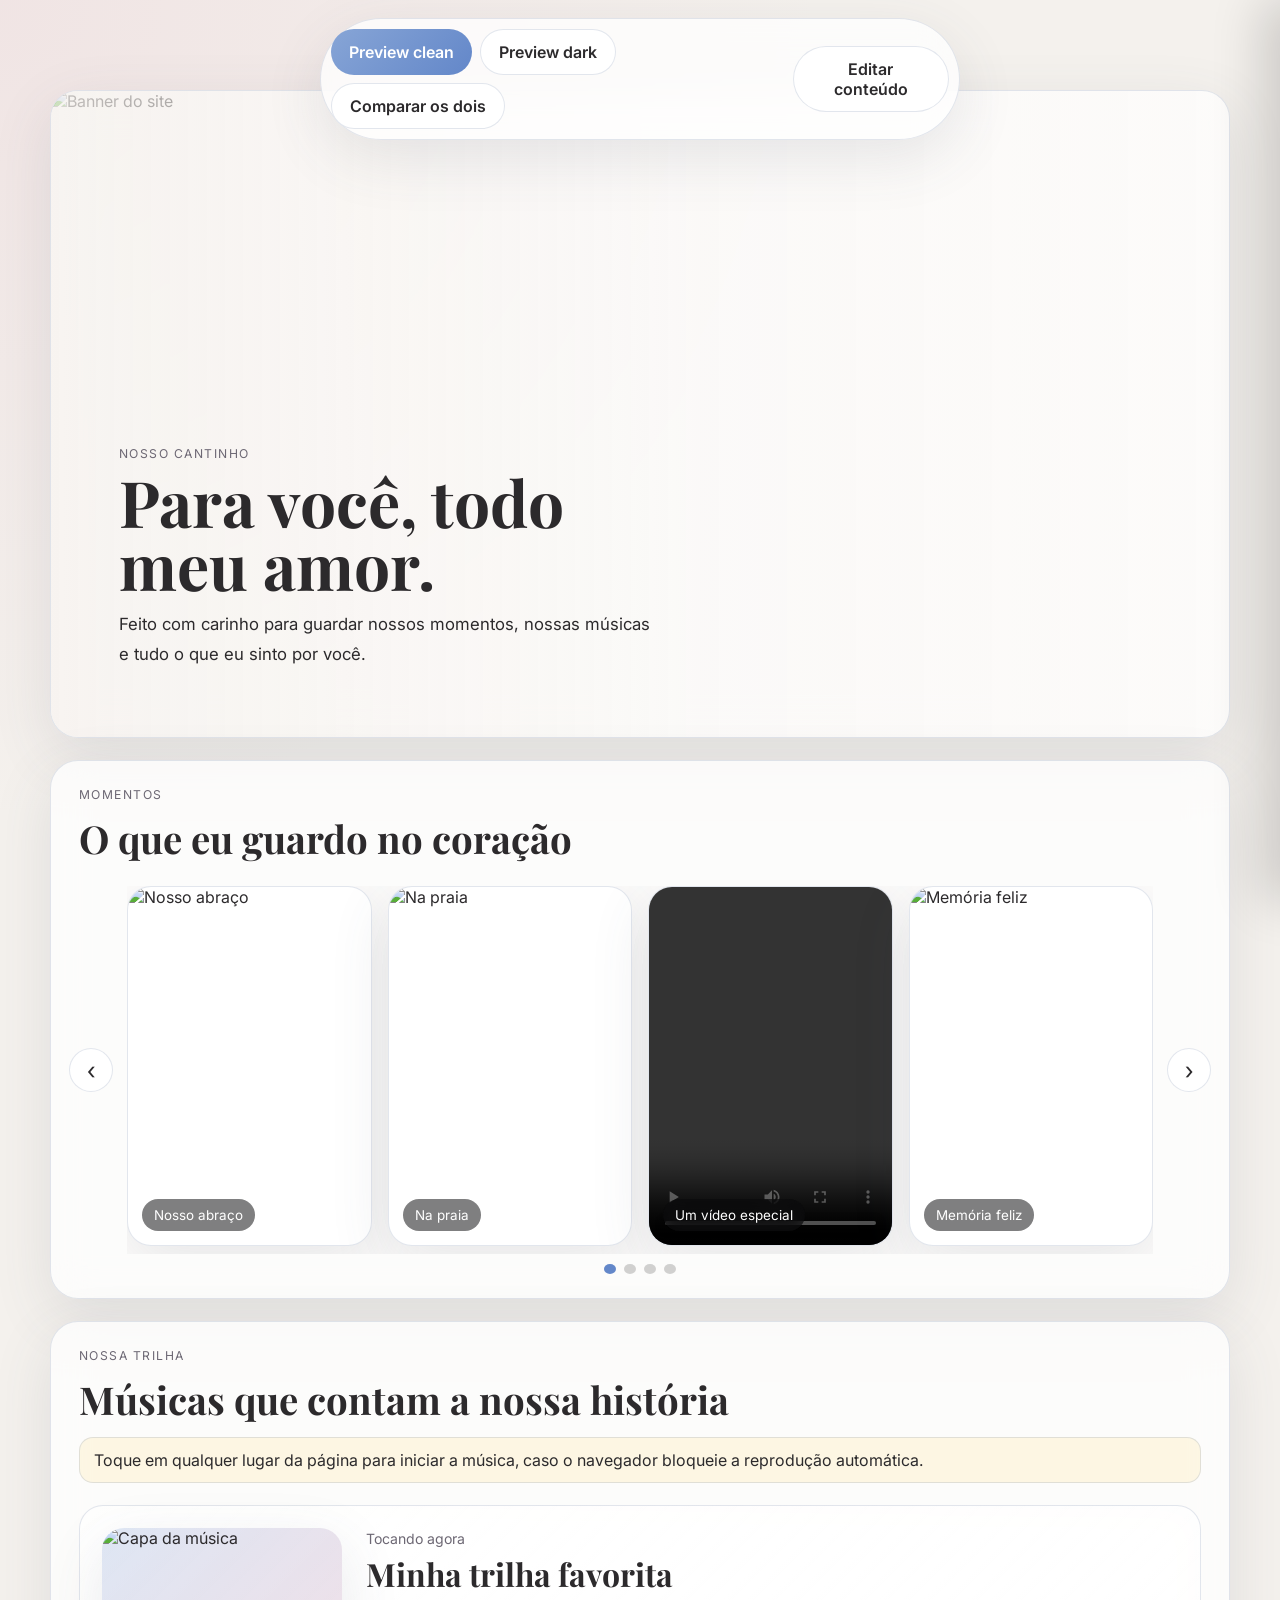
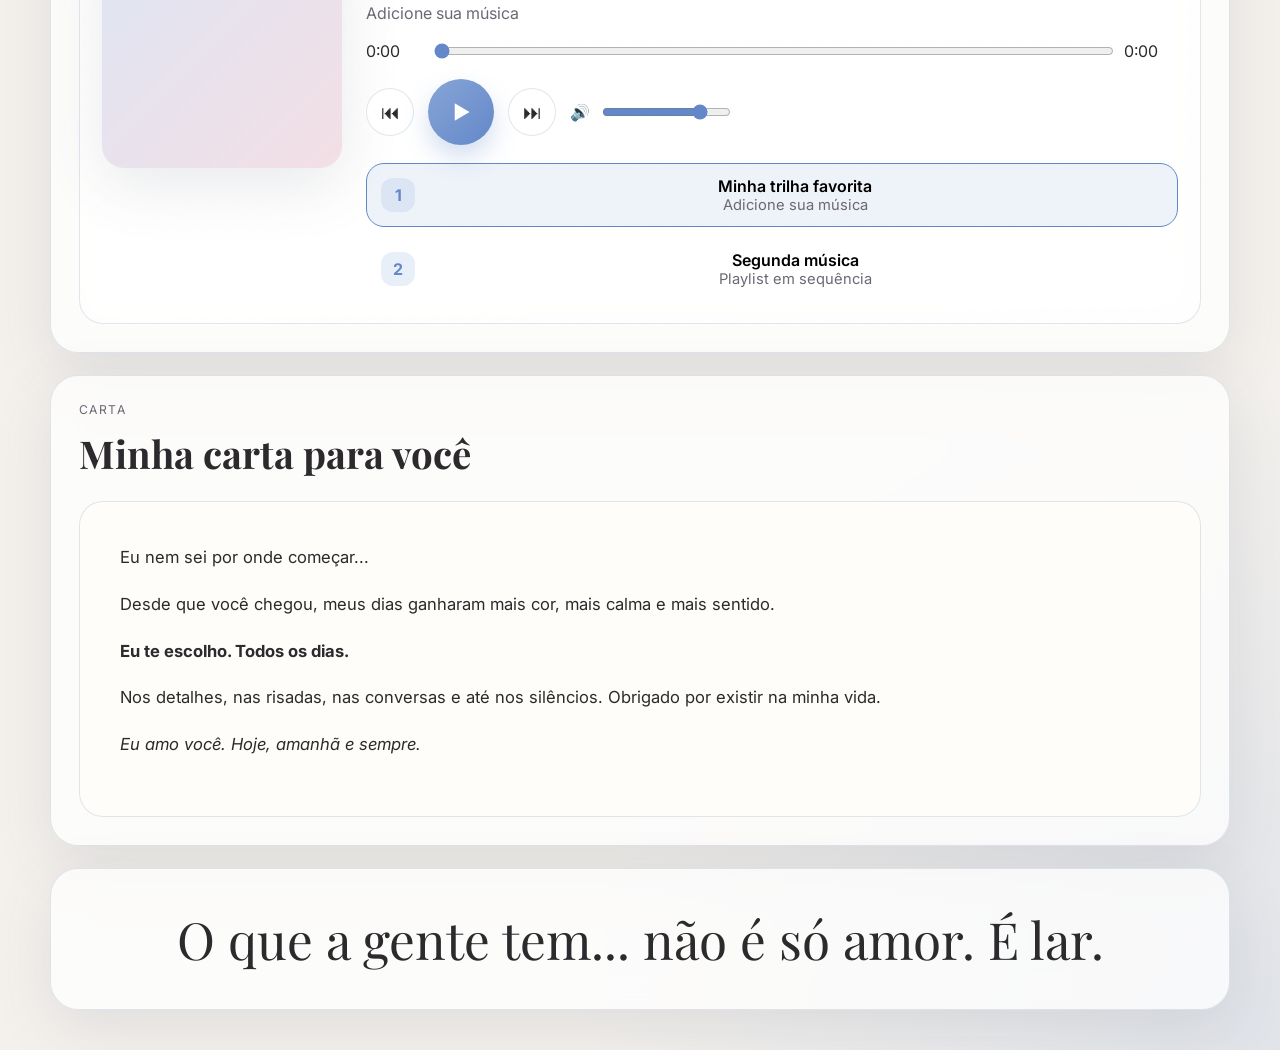
==== editor.html @ 8e35c67f "v1" ====
<!DOCTYPE html>
<html lang="pt-BR">
<head>
  <meta charset="UTF-8" />
  <meta name="viewport" content="width=device-width, initial-scale=1.0" />
  <title>Nosso site — editor</title>
  <link rel="preconnect" href="https://fonts.googleapis.com">
  <link rel="preconnect" href="https://fonts.gstatic.com" crossorigin>
  <link href="https://fonts.googleapis.com/css2?family=Inter:wght@400;500;600;700&family=Playfair+Display:wght@500;600;700&display=swap" rel="stylesheet">
  <link rel="stylesheet" href="styles.css" />
</head>
<body data-theme="clean" data-mode="editor">
  <div class="floating-controls glass-panel">
    <div class="theme-switcher">
      <button class="theme-btn active" data-theme-select="clean">Preview clean</button>
      <button class="theme-btn" data-theme-select="dark">Preview dark</button>
      <button class="theme-btn" id="compareThemesBtn">Comparar os dois</button>
    </div>
    <button class="editor-toggle" id="toggleEditorBtn">Editar conteúdo</button>
  </div>

  <aside class="editor-drawer" id="editorDrawer" aria-hidden="true">
    <div class="editor-header">
      <h2>Painel de edição</h2>
      <button class="icon-btn" id="closeEditorBtn" aria-label="Fechar painel">×</button>
    </div>

    <div class="editor-body">
      <section class="editor-section">
        <h3>Tema publicado</h3>
        <p class="helper-text">Escolha como a versão final vai aparecer para ela.</p>
        <label>Estilo da versão final
          <select id="publishedTheme">
            <option value="clean">Clean</option>
            <option value="dark">Dark</option>
          </select>
        </label>
      </section>

      <section class="editor-section">
        <h3>Textos gerais</h3>
        <div class="editor-toolbar-row">
          <label>Texto pequeno do banner
            <input type="text" id="heroEyebrowInput" placeholder="Nosso cantinho" />
          </label>
          <label>Título do banner
            <input type="text" id="heroTitle" placeholder="Para você, todo meu amor." />
          </label>
          <label>Subtítulo do banner
            <textarea id="heroSubtitle" rows="3" placeholder="Uma frase especial para ela."></textarea>
          </label>
          <label>Texto pequeno da seção de momentos
            <input type="text" id="momentsEyebrowInput" placeholder="Momentos" />
          </label>
          <label>Título da seção de momentos
            <input type="text" id="momentsTitleInput" placeholder="O que eu guardo no coração" />
          </label>
          <label>Texto pequeno da seção de música
            <input type="text" id="musicEyebrowInput" placeholder="Nossa trilha" />
          </label>
          <label>Título da seção de música
            <input type="text" id="musicTitleInput" placeholder="Músicas que contam a nossa história" />
          </label>
          <label>Texto pequeno da seção da carta
            <input type="text" id="letterEyebrowInput" placeholder="Carta" />
          </label>
          <label>Título da seção da carta
            <input type="text" id="letterTitleInput" placeholder="Minha carta para você" />
          </label>
          <label>Texto "tocando agora"
            <input type="text" id="nowPlayingLabelInput" placeholder="Tocando agora" />
          </label>
          <label>Mensagem quando não houver música
            <input type="text" id="emptyTrackTextInput" placeholder="Adicione faixas no painel de edição." />
          </label>
        </div>
      </section>

      <section class="editor-section">
        <h3>Banner</h3>
        <label>Tipo de mídia
          <select id="heroType">
            <option value="image">Imagem</option>
            <option value="video">Vídeo</option>
          </select>
        </label>
        <label>Imagem ou vídeo do banner
          <input type="file" id="heroFile" accept="image/*,video/*" />
        </label>
      </section>

      <section class="editor-section">
        <div class="section-title-row">
          <h3>Carrossel de momentos</h3>
          <button class="secondary-btn" id="addCarouselItemBtn">Adicionar item</button>
        </div>
        <p class="helper-text">Adicione fotos e vídeos. Você pode reordenar ou remover.</p>
        <div id="carouselItemsEditor" class="stack"></div>
      </section>

      <section class="editor-section">
        <div class="section-title-row">
          <h3>Músicas</h3>
          <button class="secondary-btn" id="addTrackBtn">Adicionar música</button>
        </div>
        <p class="helper-text">O player toca em sequência e avança sozinho.</p>
        <div id="tracksEditor" class="stack"></div>
      </section>

      <section class="editor-section">
        <h3>Carta</h3>
        <div class="toolbar" id="letterToolbar">
          <button type="button" data-wrap="strong">B</button>
          <button type="button" data-wrap="em">I</button>
          <button type="button" data-wrap="u">U</button>
          <button type="button" data-block="br"><span>↵</span></button>
          <button type="button" data-block="p">P</button>
        </div>
        <label>Conteúdo da carta
          <textarea id="letterInput" rows="12" placeholder="Escreva aqui a carta. Use os botões acima para inserir marcações simples."></textarea>
        </label>
        <p class="helper-text">Na visualização do site, a carta aparece somente leitura.</p>
      </section>

      <section class="editor-section">
        <h3>Frase final</h3>
        <label>Texto final
          <textarea id="closingText" rows="4" placeholder="O que a gente tem... não é só amor. É lar."></textarea>
        </label>
      </section>
    </div>

    <div class="editor-footer">
      <button class="secondary-btn" id="resetBtn">Restaurar exemplo</button>
      <button class="primary-btn" id="saveBtn">Salvar no navegador</button>
    </div>
  </aside>

  <div class="compare-overlay" id="compareOverlay" hidden>
    <div class="compare-header glass-panel">
      <h2>Comparação de temas</h2>
      <button class="icon-btn" id="closeCompareBtn" aria-label="Fechar comparação">×</button>
    </div>
    <div class="compare-grid">
      <iframe title="Preview clean" id="cleanFrame"></iframe>
      <iframe title="Preview dark" id="darkFrame"></iframe>
    </div>
  </div>

  <main class="site-shell">
    <section class="hero section-card">
      <div class="hero-media" id="heroMedia"></div>
      <div class="hero-overlay"></div>
      <div class="hero-content">
        <p class="eyebrow" id="heroEyebrowView">Nosso cantinho</p>
        <h1 id="heroTitleView">Para você, todo meu amor.</h1>
        <p id="heroSubtitleView">Feito com carinho para guardar nossos momentos, nossas músicas e tudo o que eu sinto por você.</p>
      </div>
    </section>

    <section class="moments section-card">
      <div class="section-heading">
        <div>
          <p class="eyebrow" id="momentsEyebrowView">Momentos</p>
          <h2 id="momentsTitleView">O que eu guardo no coração</h2>
        </div>
      </div>
      <div class="carousel-shell">
        <button class="nav-arrow" id="prevSlideBtn" aria-label="Voltar">‹</button>
        <div class="carousel-track" id="carouselTrack"></div>
        <button class="nav-arrow" id="nextSlideBtn" aria-label="Avançar">›</button>
      </div>
      <div class="carousel-dots" id="carouselDots"></div>
    </section>

    <section class="music section-card">
      <div class="section-heading">
        <div>
          <p class="eyebrow" id="musicEyebrowView">Nossa trilha</p>
          <h2 id="musicTitleView">Músicas que contam a nossa história</h2>
        </div>
      </div>
      <div class="autoplay-hint" id="autoplayHint">Toque em qualquer lugar da página para iniciar a música, caso o navegador bloqueie a reprodução automática.</div>
      <div class="player-card">
        <div class="track-art" id="trackArt"></div>
        <div class="player-main">
          <div class="track-meta">
            <span class="mini-label" id="nowPlayingLabelView">Tocando agora</span>
            <h3 id="trackTitle">Sem música carregada</h3>
            <p id="trackArtist">Adicione faixas no painel de edição.</p>
          </div>
          <div class="progress-wrap">
            <span id="currentTime">0:00</span>
            <input type="range" id="seekBar" min="0" max="100" value="0" />
            <span id="duration">0:00</span>
          </div>
          <div class="player-controls">
            <button class="icon-control" id="prevTrackBtn" aria-label="Faixa anterior">⏮</button>
            <button class="play-btn" id="playPauseBtn" aria-label="Tocar ou pausar">▶</button>
            <button class="icon-control" id="nextTrackBtn" aria-label="Próxima faixa">⏭</button>
            <label class="volume-control">
              🔊
              <input type="range" id="volumeBar" min="0" max="1" step="0.01" value="0.8" />
            </label>
          </div>
          <div class="playlist" id="playlist"></div>
        </div>
      </div>
      <audio id="audioPlayer" preload="metadata"></audio>
    </section>

    <section class="letter section-card">
      <div class="section-heading">
        <div>
          <p class="eyebrow" id="letterEyebrowView">Carta</p>
          <h2 id="letterTitleView">Minha carta para você</h2>
        </div>
      </div>
      <article class="letter-paper" id="letterView"></article>
    </section>

    <section class="closing section-card">
      <p id="closingTextView">O que a gente tem... não é só amor. É lar.</p>
    </section>
  </main>

  <template id="carouselItemTemplate">
    <div class="editor-item glass-panel">
      <div class="editor-item-grid">
        <label>Tipo
          <select class="item-type">
            <option value="image">Imagem</option>
            <option value="video">Vídeo</option>
          </select>
        </label>
        <label>Título opcional
          <input type="text" class="item-title" placeholder="Ex.: Viagem para a praia" />
        </label>
        <label>Arquivo
          <input type="file" class="item-file" accept="image/*,video/*" />
        </label>
      </div>
      <div class="editor-item-actions">
        <button class="secondary-btn move-up">Subir</button>
        <button class="secondary-btn move-down">Descer</button>
        <button class="danger-btn remove-item">Remover</button>
      </div>
    </div>
  </template>

  <template id="trackTemplate">
    <div class="editor-item glass-panel">
      <div class="editor-item-grid">
        <label>Título
          <input type="text" class="track-title" placeholder="Nome da música" />
        </label>
        <label>Artista
          <input type="text" class="track-artist" placeholder="Artista" />
        </label>
        <label>Capa opcional
          <input type="file" class="track-cover" accept="image/*" />
        </label>
        <label>Arquivo da música
          <input type="file" class="track-file" accept="audio/*" />
        </label>
      </div>
      <div class="editor-item-actions">
        <button class="secondary-btn move-up">Subir</button>
        <button class="secondary-btn move-down">Descer</button>
        <button class="danger-btn remove-item">Remover</button>
      </div>
    </div>
  </template>

  <script src="script.js"></script>
</body>
</html>
---- styles.css ----
:root {
  --bg: #f4f1ed;
  --surface: rgba(255,255,255,0.75);
  --surface-solid: #ffffff;
  --text: #2c2a2c;
  --muted: #6d6874;
  --accent: #87a5d6;
  --accent-strong: #6387c9;
  --border: rgba(98, 119, 157, 0.18);
  --shadow: 0 18px 60px rgba(71, 80, 100, 0.12);
  --hero-overlay: linear-gradient(90deg, rgba(245,241,237,.75) 0%, rgba(245,241,237,.2) 55%, rgba(245,241,237,.08) 100%);
  --paper: #fffdf9;
}

body[data-theme="dark"] {
  --bg: #0f0a0e;
  --surface: rgba(26, 16, 23, 0.72);
  --surface-solid: #1a1017;
  --text: #f3e7eb;
  --muted: #c8b6bf;
  --accent: #d58aa3;
  --accent-strong: #ec9db6;
  --border: rgba(213, 138, 163, 0.18);
  --shadow: 0 22px 72px rgba(0, 0, 0, 0.38);
  --hero-overlay: linear-gradient(90deg, rgba(15,10,14,.74) 0%, rgba(15,10,14,.2) 55%, rgba(15,10,14,.1) 100%);
  --paper: #24171f;
}

* { box-sizing: border-box; }
html, body { margin: 0; padding: 0; }
body {
  font-family: 'Inter', sans-serif;
  background:
    radial-gradient(circle at top left, rgba(213,138,163,.12), transparent 28%),
    radial-gradient(circle at bottom right, rgba(135,165,214,.18), transparent 24%),
    var(--bg);
  color: var(--text);
  min-height: 100vh;
  transition: background .35s ease, color .35s ease;
}

button, input, textarea, select {
  font: inherit;
}

button { cursor: pointer; }

.glass-panel,
.section-card,
.editor-item,
.player-card,
.letter-paper,
.compare-header {
  backdrop-filter: blur(20px);
  -webkit-backdrop-filter: blur(20px);
}

.site-shell {
  width: min(1180px, calc(100% - 40px));
  margin: 90px auto 40px;
  display: grid;
  gap: 22px;
}

.section-card {
  background: var(--surface);
  border: 1px solid var(--border);
  box-shadow: var(--shadow);
  border-radius: 28px;
  overflow: hidden;
  transition: background .35s ease, border-color .35s ease;
}

.hero {
  position: relative;
  min-height: 72vh;
  display: flex;
  align-items: end;
}

.hero-media,
.hero-overlay {
  position: absolute;
  inset: 0;
}

.hero-media img,
.hero-media video {
  width: 100%;
  height: 100%;
  object-fit: cover;
  display: block;
}

.hero-overlay { background: var(--hero-overlay); }

.hero-content {
  position: relative;
  z-index: 1;
  padding: clamp(28px, 6vw, 68px);
  width: min(680px, 100%);
}

.eyebrow {
  margin: 0 0 10px;
  letter-spacing: .12em;
  text-transform: uppercase;
  font-size: .76rem;
  color: var(--muted);
}

h1, h2, h3 {
  font-family: 'Playfair Display', serif;
  margin: 0;
}

h1 {
  font-size: clamp(2.4rem, 5vw, 4.8rem);
  line-height: .98;
  margin-bottom: 14px;
}

.hero-content p:last-child {
  margin: 0;
  font-size: 1.05rem;
  line-height: 1.75;
  max-width: 58ch;
}

.section-heading {
  display: flex;
  justify-content: space-between;
  align-items: end;
  gap: 16px;
  padding: 26px 28px 0;
}

.section-heading h2 { font-size: clamp(1.7rem, 3vw, 2.5rem); }

.carousel-shell {
  display: grid;
  grid-template-columns: auto 1fr auto;
  gap: 14px;
  align-items: center;
  padding: 22px 18px 10px;
}

.carousel-track {
  display: grid;
  grid-auto-flow: column;
  grid-auto-columns: minmax(220px, 1fr);
  gap: 16px;
  overflow-x: auto;
  scroll-behavior: smooth;
  padding-bottom: 8px;
  scrollbar-width: none;
}
.carousel-track::-webkit-scrollbar { display: none; }

.slide-card {
  position: relative;
  height: 360px;
  border-radius: 24px;
  overflow: hidden;
  background: var(--surface-solid);
  border: 1px solid var(--border);
  box-shadow: var(--shadow);
}

.slide-card img,
.slide-card video {
  width: 100%;
  height: 100%;
  object-fit: cover;
  display: block;
}

.slide-badge {
  position: absolute;
  left: 14px;
  bottom: 14px;
  background: rgba(10,10,12,.52);
  color: white;
  border-radius: 999px;
  padding: 8px 12px;
  font-size: .84rem;
  backdrop-filter: blur(10px);
}

.nav-arrow,
.icon-btn,
.icon-control,
.play-btn,
.theme-btn,
.editor-toggle,
.primary-btn,
.secondary-btn,
.danger-btn {
  border: 0;
  border-radius: 999px;
}

.nav-arrow,
.icon-btn,
.icon-control,
.theme-btn,
.editor-toggle,
.secondary-btn,
.danger-btn {
  background: var(--surface-solid);
  color: var(--text);
  border: 1px solid var(--border);
}

.nav-arrow {
  width: 44px;
  height: 44px;
  font-size: 1.5rem;
}

.carousel-dots {
  display: flex;
  gap: 8px;
  justify-content: center;
  padding: 0 0 24px;
}

.carousel-dots button {
  width: 10px;
  height: 10px;
  border-radius: 50%;
  border: 0;
  background: rgba(125,125,125,.35);
}

.carousel-dots button.active { background: var(--accent-strong); }

.music, .letter { padding-bottom: 28px; }
.player-card {
  margin: 22px 28px 0;
  padding: 22px;
  border-radius: 24px;
  background: linear-gradient(135deg, rgba(255,255,255,.62), rgba(255,255,255,.35));
  border: 1px solid var(--border);
  display: grid;
  grid-template-columns: 240px 1fr;
  gap: 24px;
}
body[data-theme="dark"] .player-card {
  background: linear-gradient(135deg, rgba(37,21,30,.9), rgba(37,21,30,.55));
}

.track-art {
  aspect-ratio: 1 / 1;
  border-radius: 22px;
  overflow: hidden;
  background: linear-gradient(135deg, rgba(135,165,214,.28), rgba(213,138,163,.28));
  box-shadow: var(--shadow);
}
.track-art img {
  width: 100%;
  height: 100%;
  object-fit: cover;
}
.player-main { display: grid; gap: 18px; }
.mini-label { color: var(--muted); font-size: .88rem; }
.track-meta h3 { font-size: 2rem; margin-top: 4px; }
.track-meta p { margin: 8px 0 0; color: var(--muted); }
.progress-wrap {
  display: grid;
  grid-template-columns: 54px 1fr 54px;
  gap: 12px;
  align-items: center;
}
input[type="range"] { width: 100%; accent-color: var(--accent-strong); }
.player-controls {
  display: flex;
  align-items: center;
  gap: 14px;
  flex-wrap: wrap;
}
.icon-control, .play-btn {
  width: 48px;
  height: 48px;
  display: inline-grid;
  place-items: center;
  font-size: 1.2rem;
}
.play-btn {
  width: 66px;
  height: 66px;
  background: linear-gradient(135deg, var(--accent), var(--accent-strong));
  color: white;
  border: 0;
  box-shadow: 0 12px 24px rgba(99,135,201,.28);
}
.volume-control {
  display: flex;
  align-items: center;
  gap: 10px;
  color: var(--muted);
}
.playlist {
  display: grid;
  gap: 10px;
}
.playlist-item {
  display: grid;
  grid-template-columns: auto 1fr;
  gap: 12px;
  align-items: center;
  padding: 12px 14px;
  border-radius: 18px;
  background: rgba(255,255,255,.42);
  border: 1px solid transparent;
}
body[data-theme="dark"] .playlist-item { background: rgba(255,255,255,.04); }
.playlist-item.active {
  border-color: var(--accent-strong);
  background: rgba(135,165,214,.14);
}
.playlist-index {
  width: 34px;
  height: 34px;
  display: grid;
  place-items: center;
  border-radius: 12px;
  background: rgba(135,165,214,.18);
  color: var(--accent-strong);
  font-weight: 700;
}
.playlist-title { font-weight: 600; }
.playlist-artist { color: var(--muted); font-size: .92rem; }

.letter-paper {
  margin: 22px 28px 0;
  padding: clamp(22px, 4vw, 40px);
  border-radius: 24px;
  background: var(--paper);
  border: 1px solid var(--border);
  line-height: 1.85;
  font-size: 1.04rem;
}
.letter-paper p { margin: 0 0 1rem; }
.letter-paper strong { font-weight: 700; }
.letter-paper em { font-style: italic; }
.letter-paper u { text-decoration-thickness: 2px; }

.closing {
  text-align: center;
  padding: 42px 28px;
}
.closing p {
  font-family: 'Playfair Display', serif;
  font-size: clamp(2rem, 4vw, 3.7rem);
  line-height: 1.1;
  margin: 0;
}

.floating-controls {
  position: fixed;
  top: 18px;
  left: 50%;
  transform: translateX(-50%);
  z-index: 30;
  display: flex;
  gap: 12px;
  align-items: center;
  padding: 10px;
  background: var(--surface);
  border-radius: 999px;
  border: 1px solid var(--border);
  box-shadow: var(--shadow);
}
.theme-switcher { display: flex; gap: 8px; flex-wrap: wrap; }
.theme-btn, .editor-toggle, .primary-btn, .secondary-btn, .danger-btn {
  padding: 12px 18px;
  font-weight: 600;
}
.theme-btn.active,
.primary-btn {
  background: linear-gradient(135deg, var(--accent), var(--accent-strong));
  color: white;
  border: 0;
}
.danger-btn { color: #b53f62; }

.editor-drawer {
  position: fixed;
  inset: 0 0 0 auto;
  width: min(520px, 100vw);
  background: var(--surface-solid);
  color: var(--text);
  z-index: 40;
  transform: translateX(100%);
  transition: transform .35s ease;
  border-left: 1px solid var(--border);
  box-shadow: -18px 0 48px rgba(0,0,0,.16);
  display: grid;
  grid-template-rows: auto 1fr auto;
}
.editor-drawer.open { transform: translateX(0); }
.editor-header, .editor-footer {
  padding: 18px 20px;
  border-bottom: 1px solid var(--border);
  display: flex;
  justify-content: space-between;
  align-items: center;
  gap: 12px;
}
.editor-footer { border-top: 1px solid var(--border); border-bottom: 0; }
.editor-body {
  overflow: auto;
  padding: 18px 20px 26px;
  display: grid;
  gap: 18px;
}
.editor-section {
  display: grid;
  gap: 12px;
  padding: 16px;
  border-radius: 22px;
  background: var(--surface);
  border: 1px solid var(--border);
}
.editor-section h3 { font-size: 1.35rem; }
.editor-section label {
  display: grid;
  gap: 8px;
  font-weight: 600;
}
.editor-section input,
.editor-section select,
.editor-section textarea {
  width: 100%;
  border: 1px solid var(--border);
  border-radius: 16px;
  padding: 12px 14px;
  background: var(--surface-solid);
  color: var(--text);
}
.editor-section textarea { resize: vertical; }
.helper-text { margin: 0; font-size: .92rem; color: var(--muted); }
.section-title-row {
  display: flex;
  justify-content: space-between;
  gap: 12px;
  align-items: center;
}
.stack { display: grid; gap: 12px; }
.editor-item {
  padding: 14px;
  border: 1px solid var(--border);
  background: var(--surface-solid);
  border-radius: 18px;
}
.editor-item-grid {
  display: grid;
  gap: 12px;
}
.editor-item-actions {
  display: flex;
  gap: 10px;
  flex-wrap: wrap;
  margin-top: 12px;
}
.toolbar {
  display: flex;
  gap: 8px;
  flex-wrap: wrap;
}
.toolbar button {
  width: 40px;
  height: 40px;
  border-radius: 12px;
  border: 1px solid var(--border);
  background: var(--surface-solid);
  color: var(--text);
  font-weight: 700;
}

.compare-overlay {
  position: fixed;
  inset: 0;
  z-index: 50;
  background: rgba(6, 6, 10, 0.72);
  padding: 18px;
}
.compare-header {
  display: flex;
  justify-content: space-between;
  align-items: center;
  gap: 12px;
  width: min(1200px, 100%);
  margin: 0 auto 14px;
  padding: 14px 18px;
  border-radius: 18px;
  background: rgba(255,255,255,.86);
}
.compare-grid {
  display: grid;
  grid-template-columns: 1fr 1fr;
  gap: 14px;
  width: min(1200px, 100%);
  height: calc(100vh - 110px);
  margin: 0 auto;
}
.compare-grid iframe {
  width: 100%;
  height: 100%;
  border: 0;
  border-radius: 18px;
  background: white;
  box-shadow: var(--shadow);
}

@media (max-width: 920px) {
  .site-shell { margin-top: 118px; width: min(100% - 24px, 1180px); }
  .player-card { grid-template-columns: 1fr; }
  .track-art { max-width: 220px; }
  .hero { min-height: 60vh; }
  .compare-grid { grid-template-columns: 1fr; height: auto; }
  .compare-grid iframe { min-height: 70vh; }
}

@media (max-width: 680px) {
  .floating-controls {
    width: calc(100% - 20px);
    border-radius: 24px;
    top: 10px;
    padding: 12px;
    display: grid;
  }
  .theme-switcher { display: grid; grid-template-columns: 1fr; }
  .carousel-shell { grid-template-columns: 1fr; }
  .nav-arrow { display: none; }
  .player-card,
  .letter-paper,
  .section-heading { margin-left: 16px; margin-right: 16px; }
}


body[data-mode="final"] .site-shell { margin-top: 24px; }
body[data-mode="final"] .hero { min-height: 78vh; }
body[data-mode="final"] .site-shell { padding-top: 16px; }
body[data-mode="final"] .music, body[data-mode="final"] .letter { padding-bottom: 28px; }
.autoplay-hint {
  margin: 12px 28px 0;
  padding: 12px 14px;
  border-radius: 14px;
  background: rgba(255, 220, 120, 0.18);
  color: var(--text);
  border: 1px solid var(--border);
  display: none;
}
.autoplay-hint.show { display: block; }
.editor-toolbar-row { display: grid; gap: 12px; }
@media (max-width: 920px) {
  body[data-mode="final"] .site-shell { margin-top: 16px; }
}
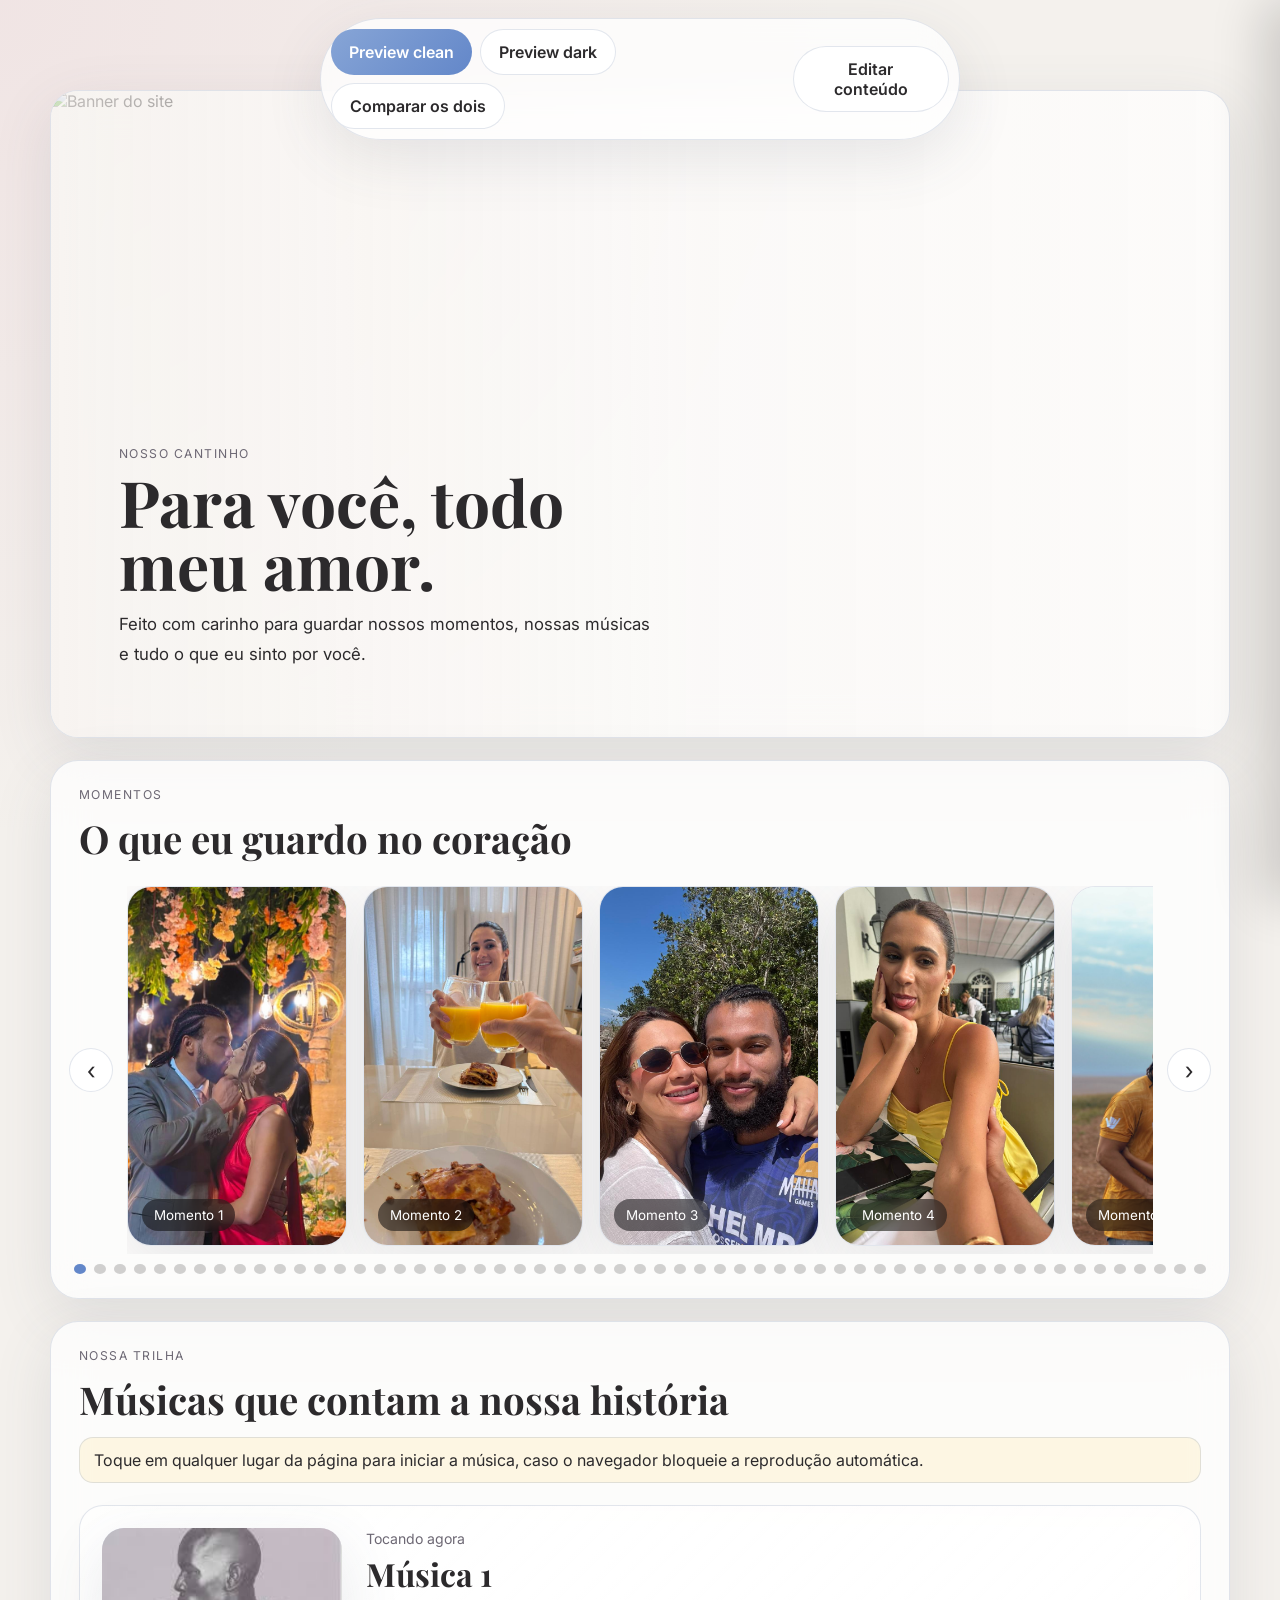
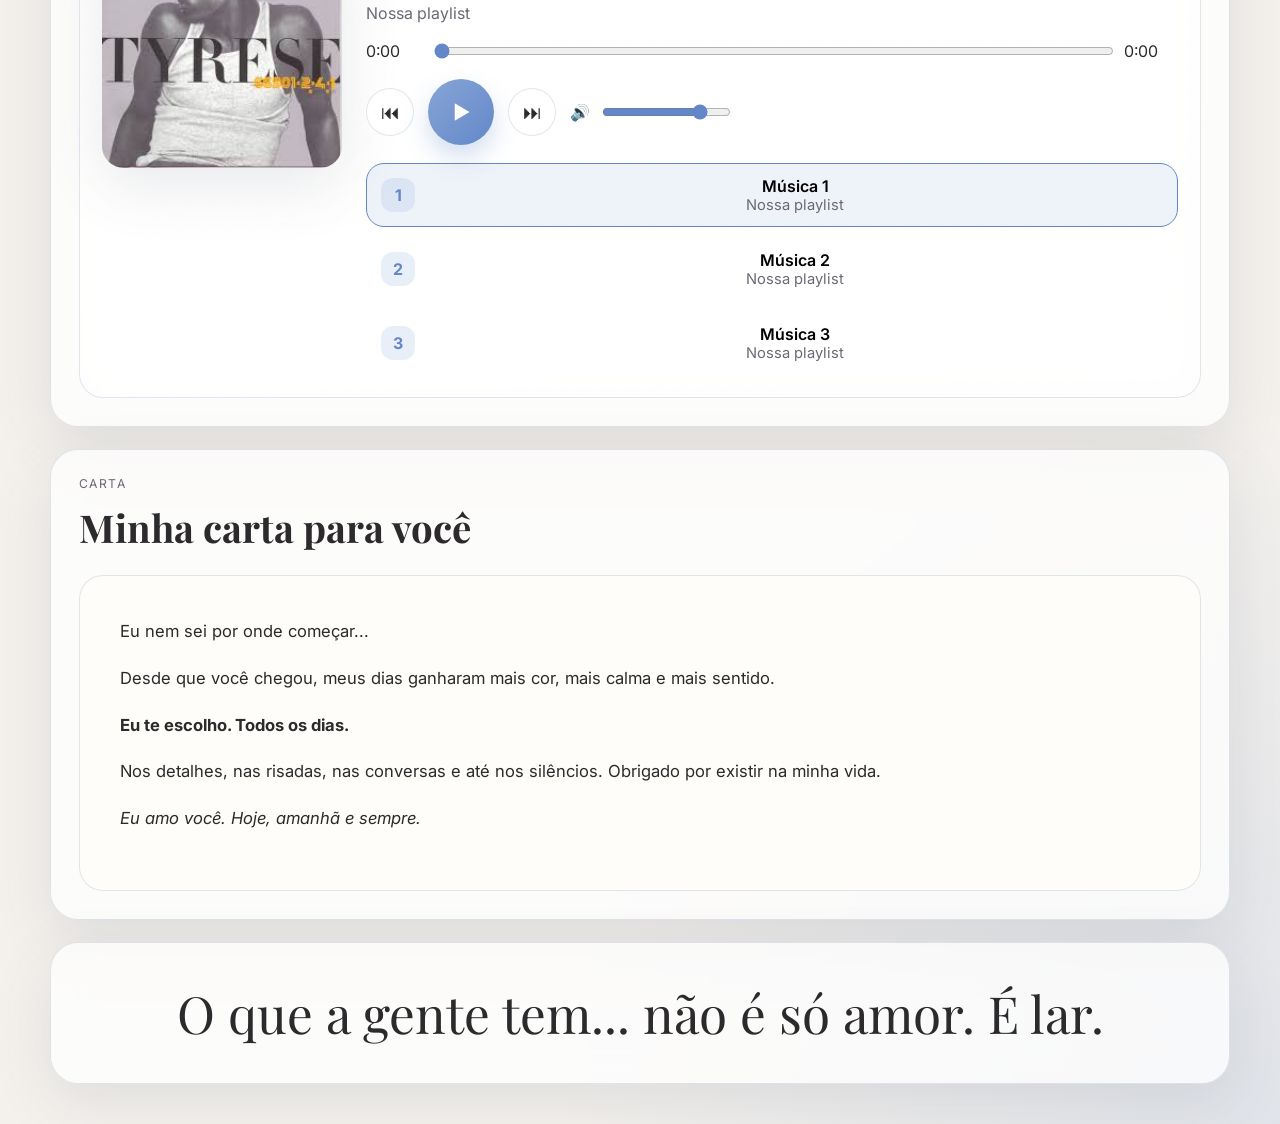
==== commit 8cfa8f1e: "v2" ====
--- a/editor.html
+++ b/editor.html
@@ -257,11 +257,15 @@
         <label>Artista
           <input type="text" class="track-artist" placeholder="Artista" />
         </label>
-        <label>Capa opcional
-          <input type="file" class="track-cover" accept="image/*" />
+        <label>Capa da música
+          <select class="track-cover-select">
+            <option value="">Sem capa</option>
+          </select>
         </label>
         <label>Arquivo da música
-          <input type="file" class="track-file" accept="audio/*" />
+          <select class="track-file-select">
+            <option value="">Selecione uma música</option>
+          </select>
         </label>
       </div>
       <div class="editor-item-actions">
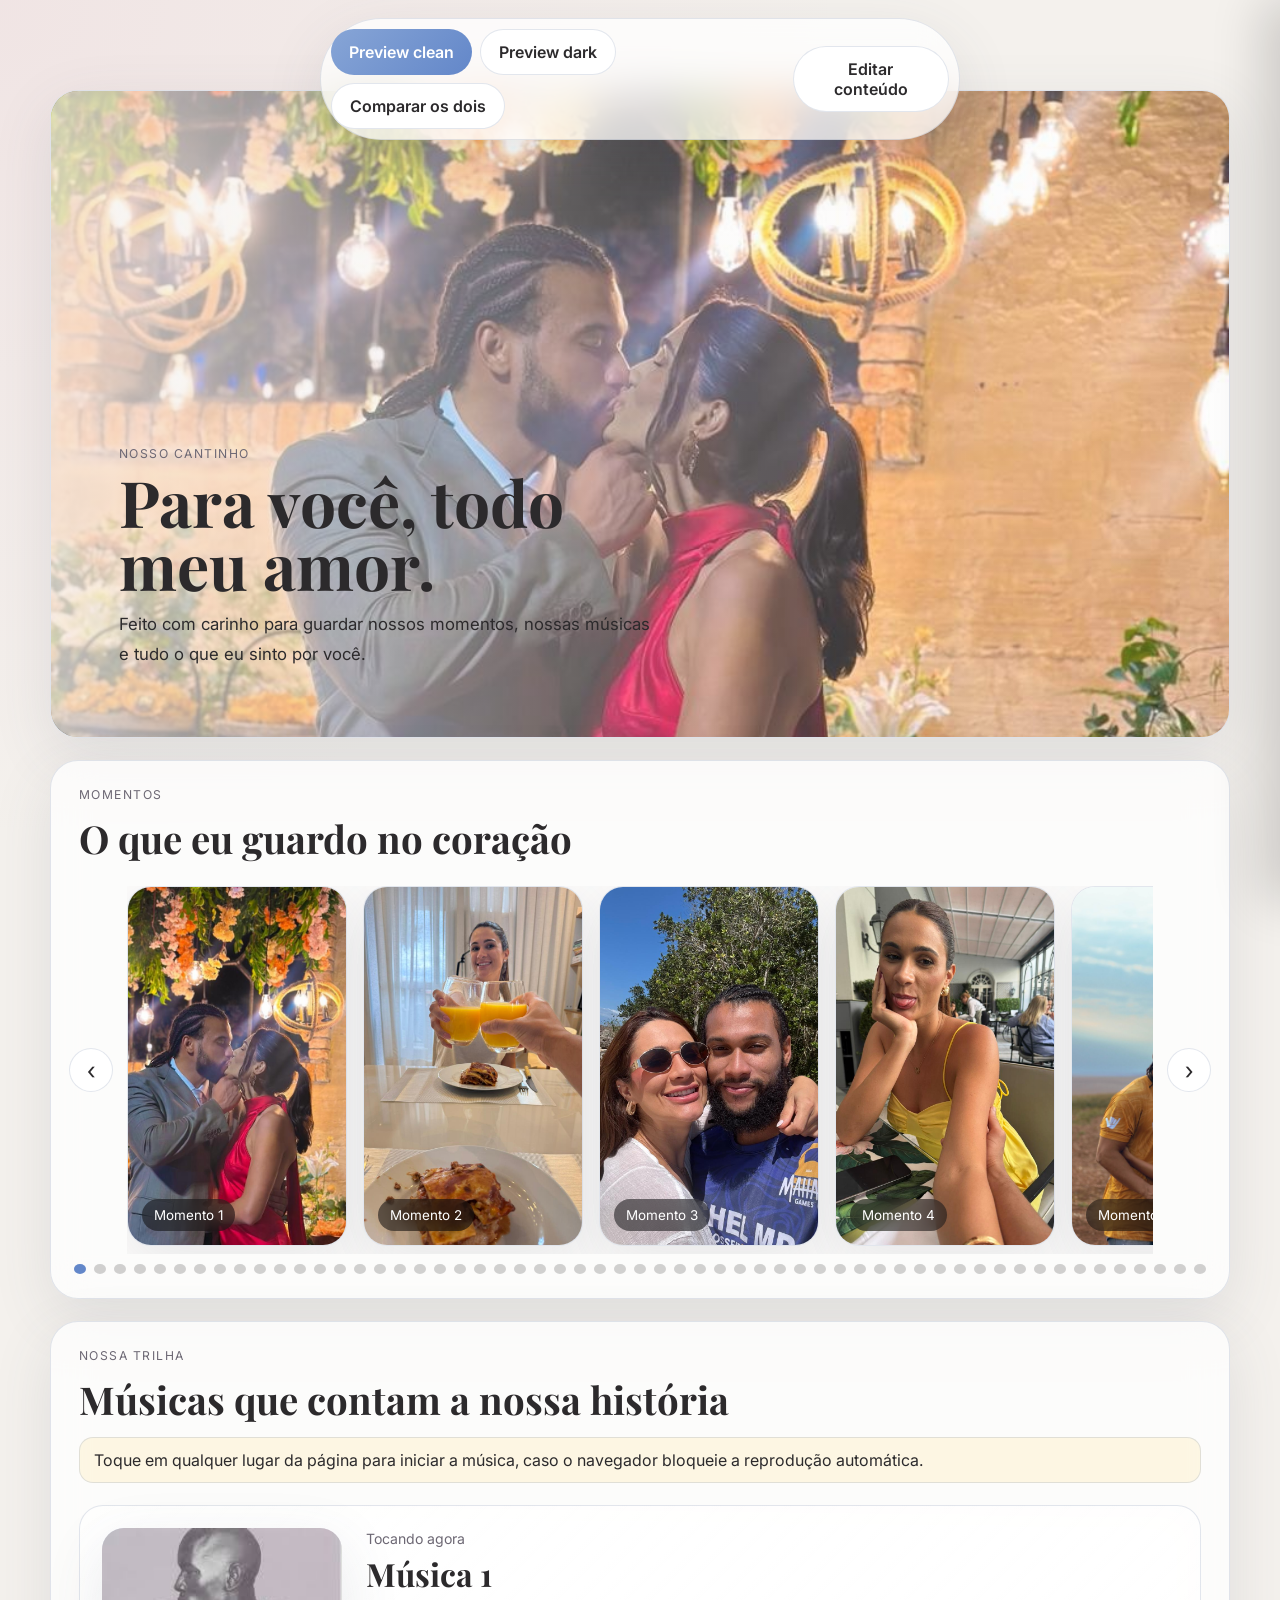
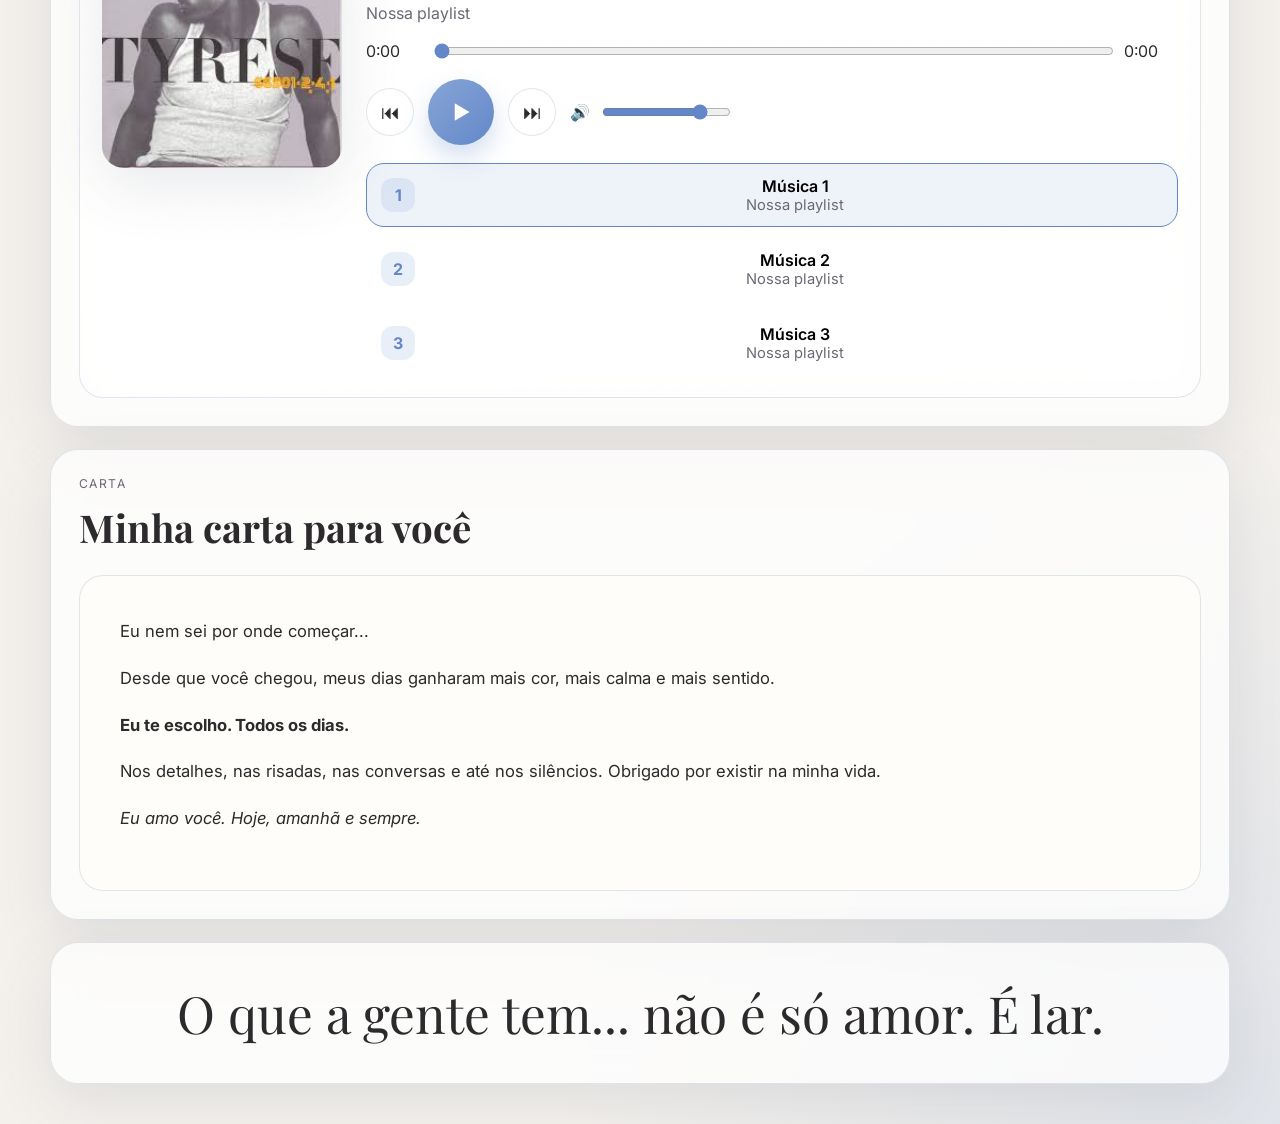
==== commit 733a4f79: "dropdown para midias" ====
--- a/editor.html
+++ b/editor.html
@@ -236,8 +236,10 @@
         <label>Título opcional
           <input type="text" class="item-title" placeholder="Ex.: Viagem para a praia" />
         </label>
-        <label>Arquivo
-          <input type="file" class="item-file" accept="image/*,video/*" />
+        <label>Arquivo da mídia
+          <select class="item-media-select">
+            <option value="">Selecione um arquivo</option>
+          </select>
         </label>
       </div>
       <div class="editor-item-actions">
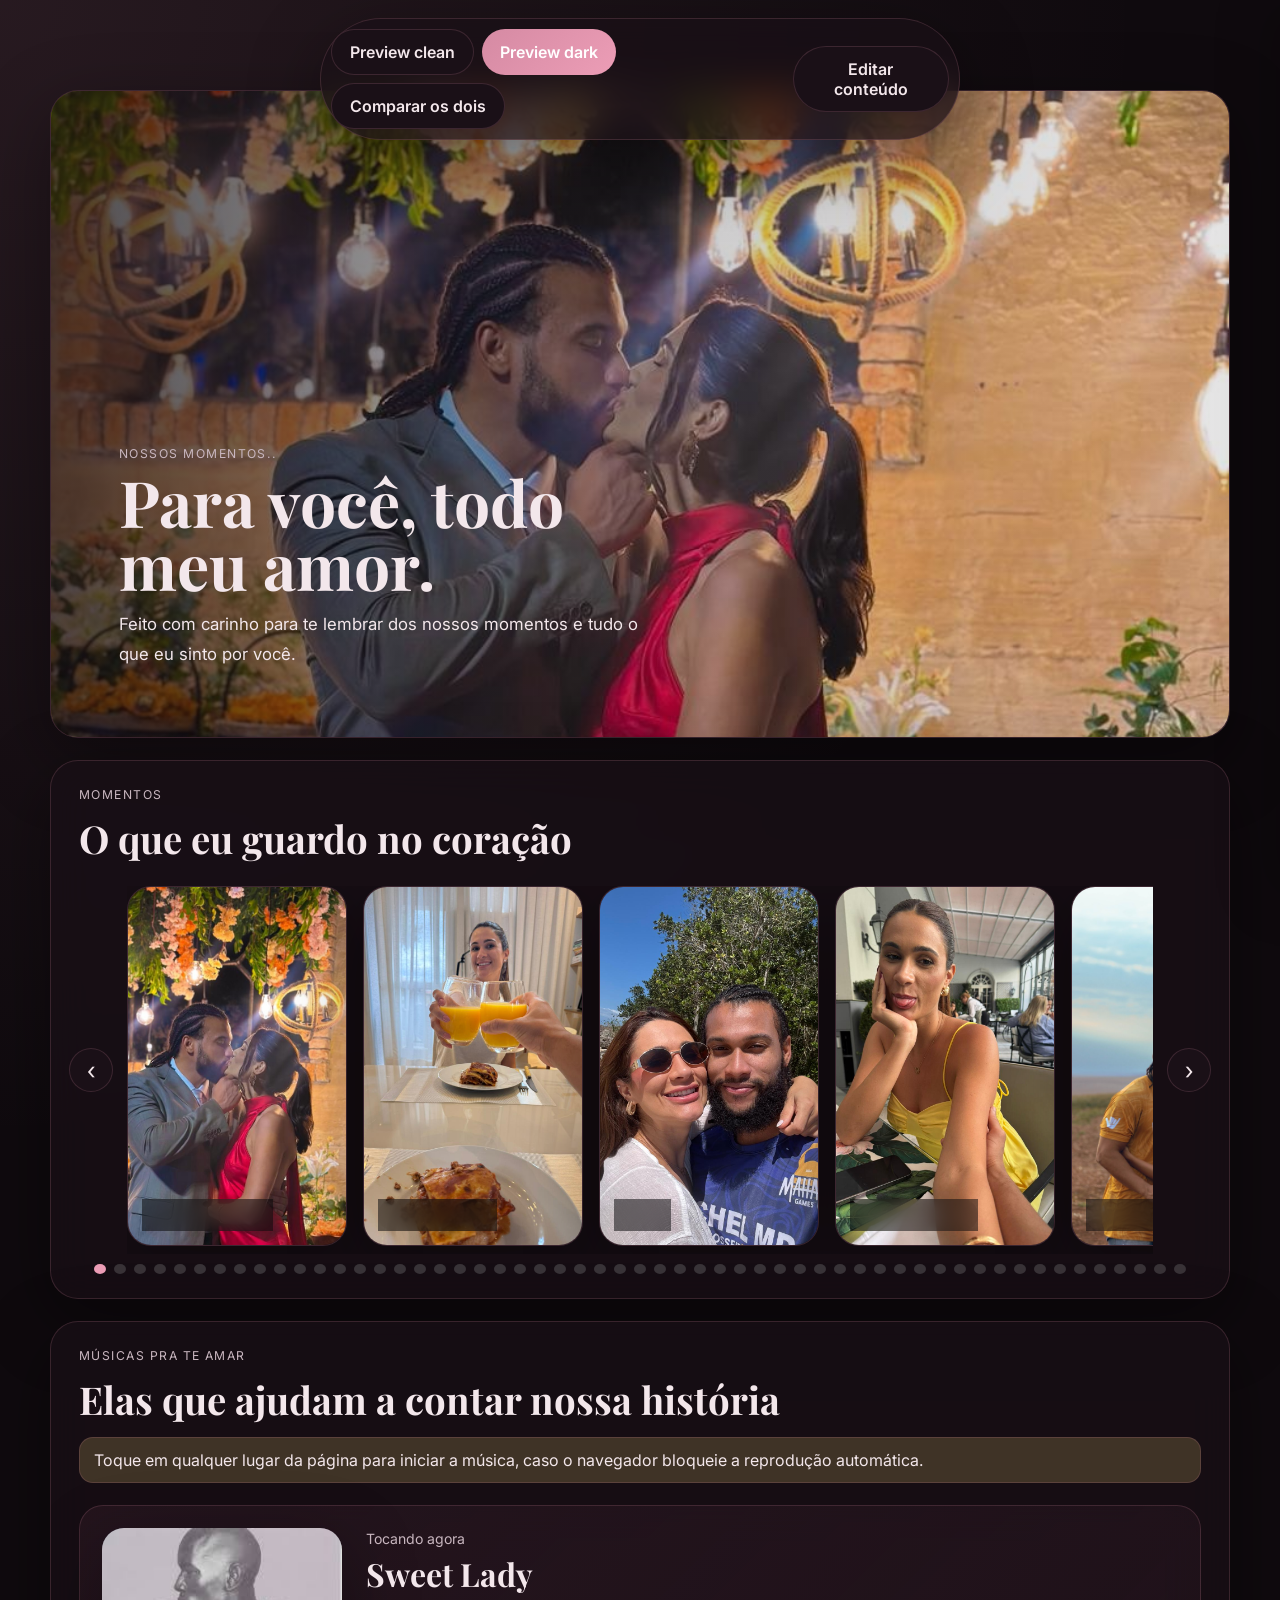
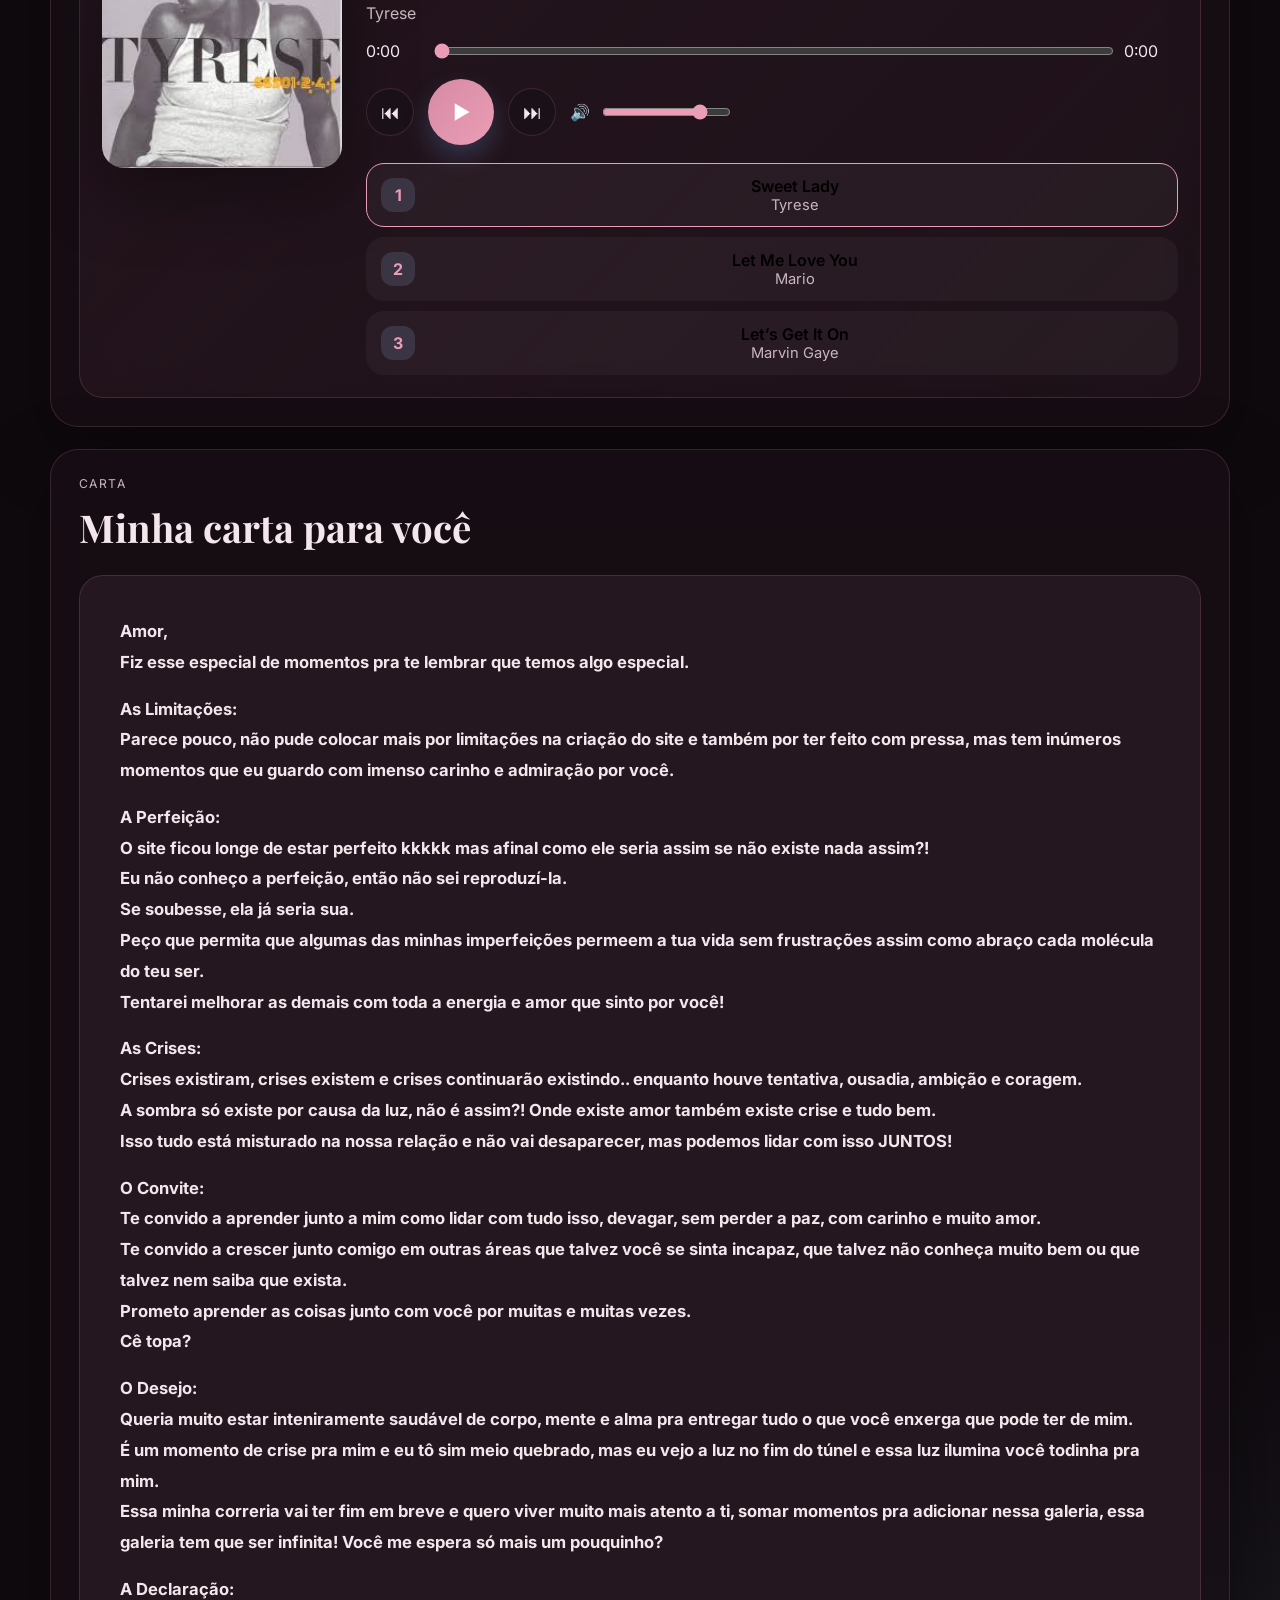
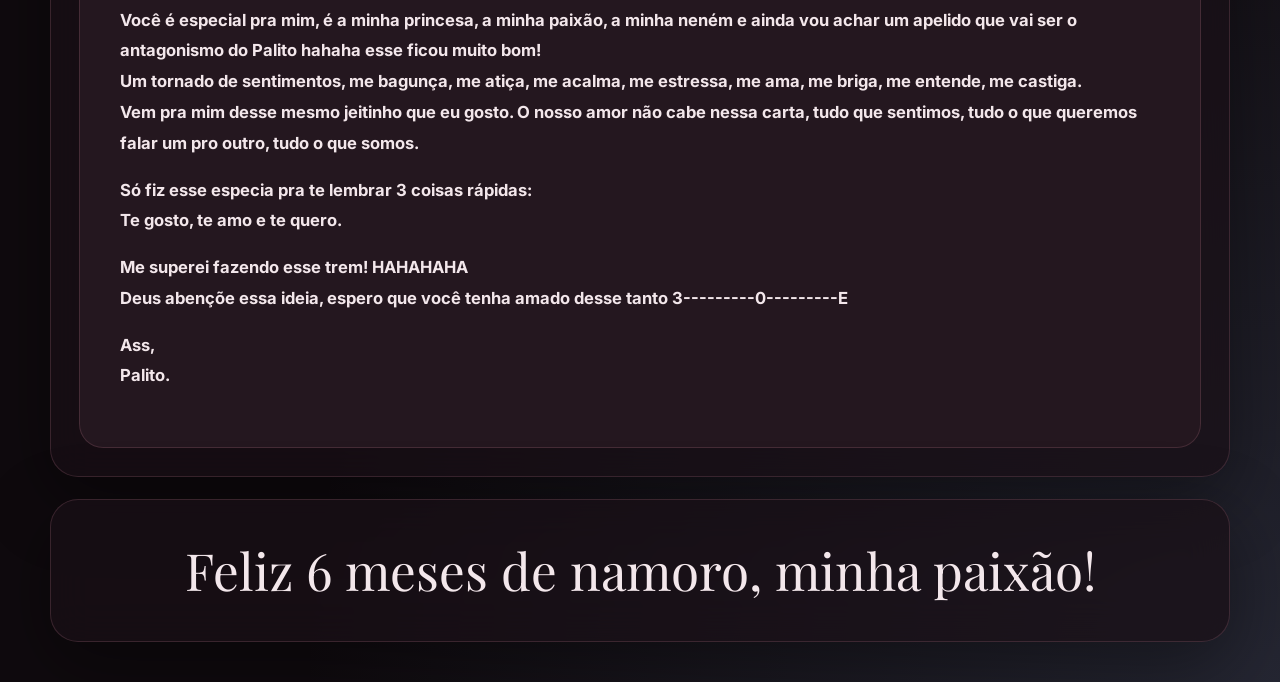
==== commit 8d216298: "v4 - carregamento via arquivo config" ====
--- a/editor.html
+++ b/editor.html
@@ -84,8 +84,10 @@
             <option value="video">Vídeo</option>
           </select>
         </label>
-        <label>Imagem ou vídeo do banner
-          <input type="file" id="heroFile" accept="image/*,video/*" />
+        <label>Arquivo do banner
+          <select id="heroSourceSelect">
+            <option value="">Selecione um arquivo</option>
+          </select>
         </label>
       </section>
 
@@ -132,6 +134,7 @@
 
     <div class="editor-footer">
       <button class="secondary-btn" id="resetBtn">Restaurar exemplo</button>
+      <button class="secondary-btn" id="exportConfigBtn">Exportar config.js atual</button>
       <button class="primary-btn" id="saveBtn">Salvar no navegador</button>
     </div>
   </aside>
@@ -278,6 +281,7 @@
     </div>
   </template>
 
+  <script src="config.js"></script>
   <script src="script.js"></script>
 </body>
 </html>
